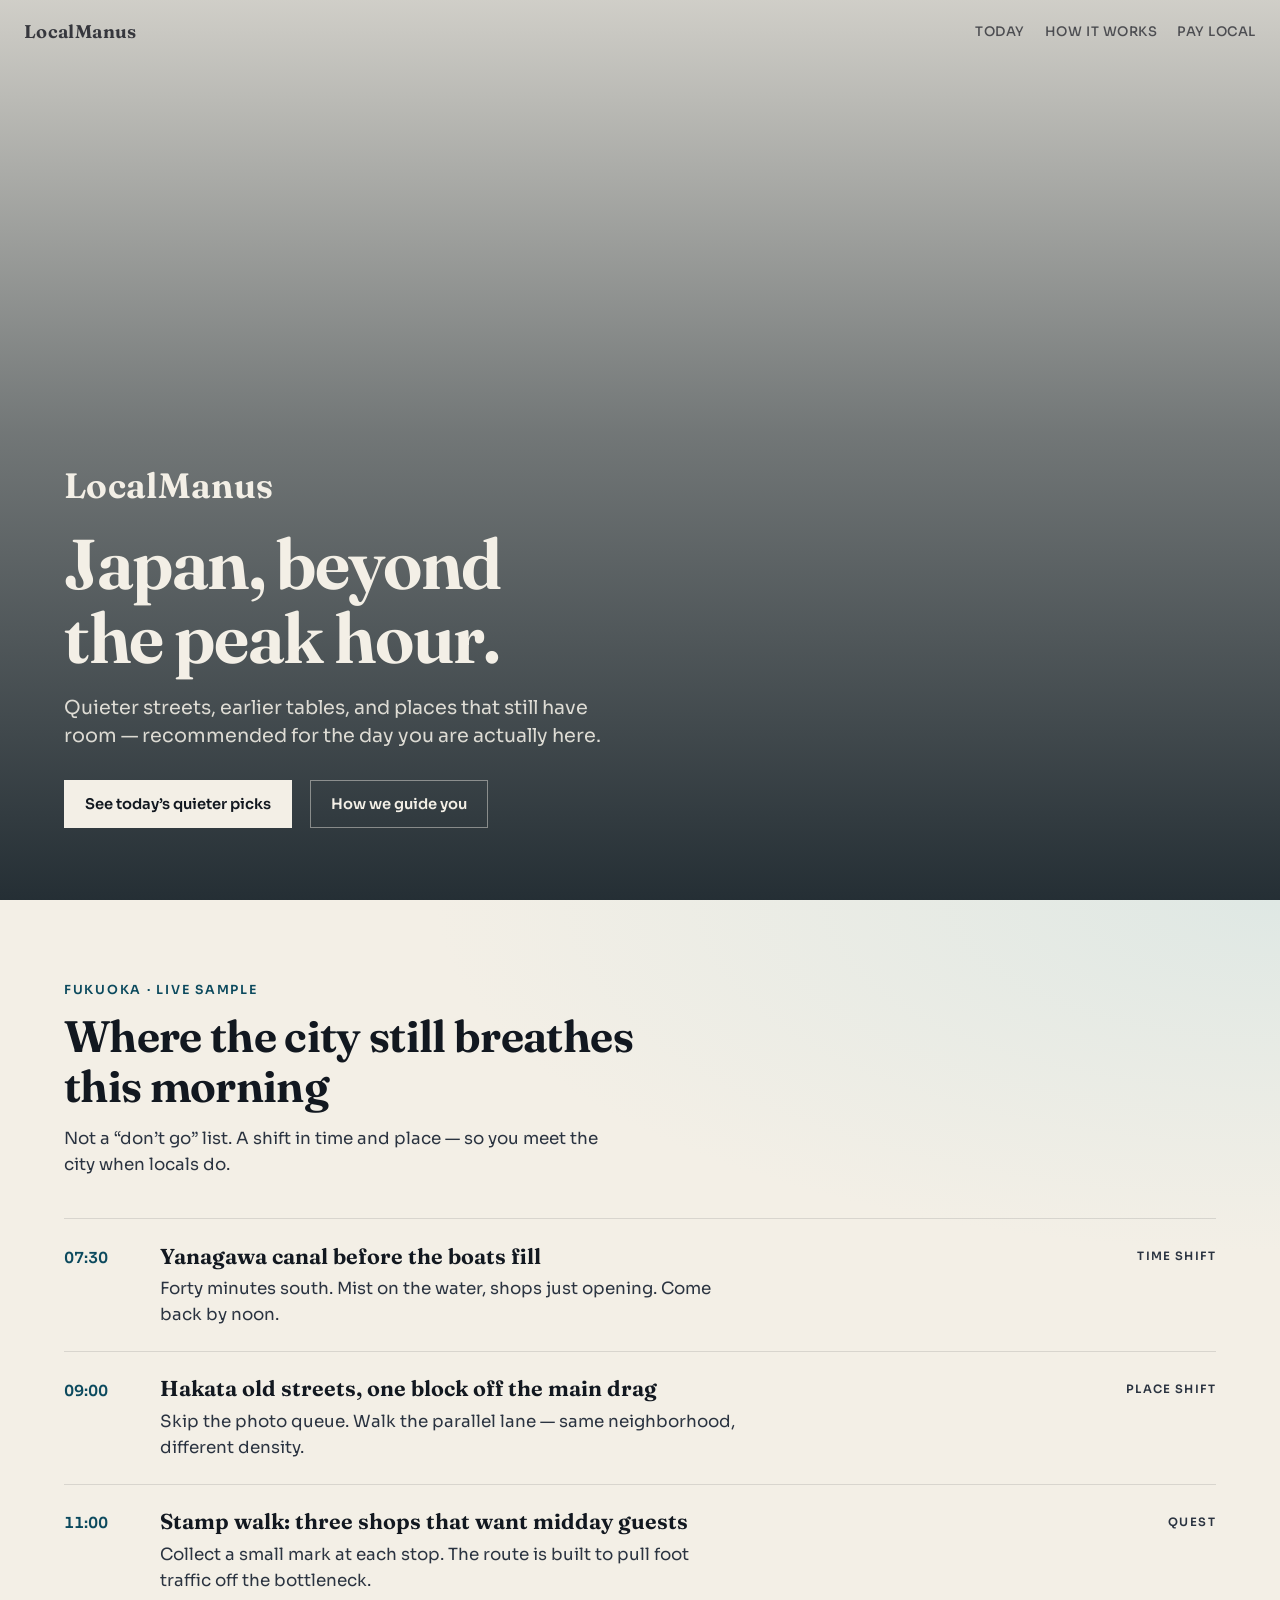
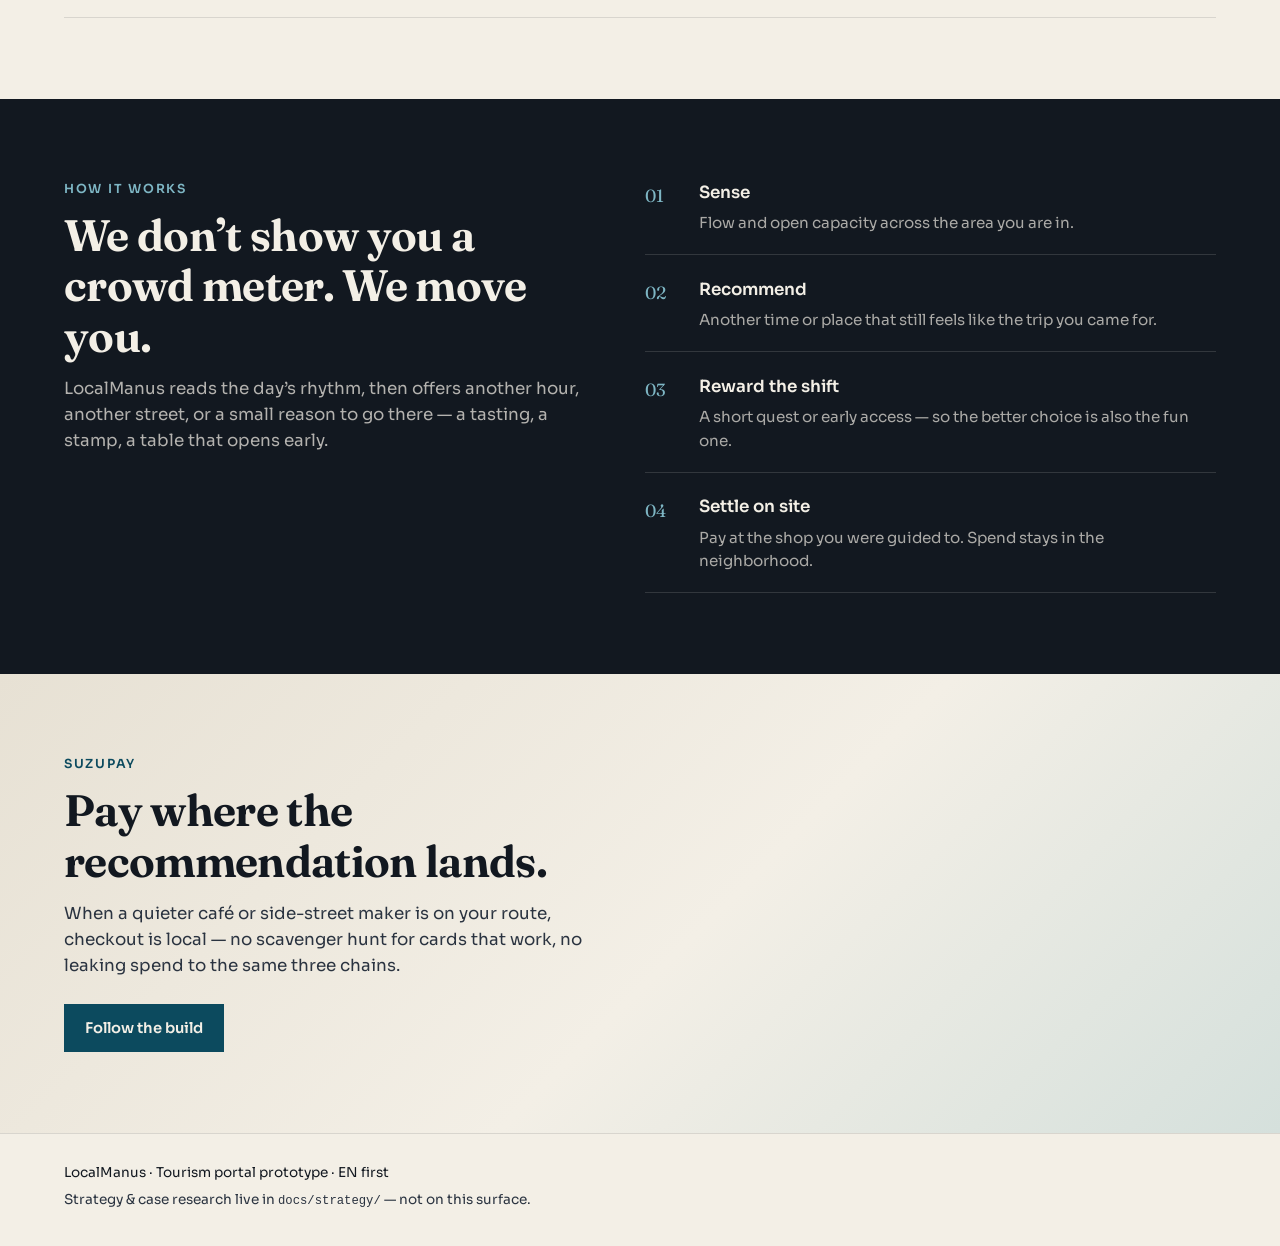
==== portal/index.html @ a543a645 "Add overtourism case split and inbound LocalManus portal prototype. Co-authored-by: Cursor <cursorag" ====
<!DOCTYPE html>
<html lang="en">
<head>
  <meta charset="utf-8" />
  <meta name="viewport" content="width=device-width, initial-scale=1" />
  <title>LocalManus — Japan beyond the peak hour</title>
  <meta name="description" content="Quieter hours, side streets, and local places worth the walk. Built for people staying and working in Japan." />
  <link rel="preconnect" href="https://fonts.googleapis.com" />
  <link rel="preconnect" href="https://fonts.gstatic.com" crossorigin />
  <link href="https://fonts.googleapis.com/css2?family=Fraunces:opsz,wght@9..144,500;9..144,650&family=Sora:wght@400;500;600&display=swap" rel="stylesheet" />
  <link rel="stylesheet" href="styles.css" />
</head>
<body>
  <header class="site-bar">
    <a class="brand" href="#top">LocalManus</a>
    <nav aria-label="Primary">
      <a href="#today">Today</a>
      <a href="#how">How it works</a>
      <a href="#pay">Pay local</a>
    </nav>
  </header>

  <main id="top">
    <section class="hero" aria-label="Introduction">
      <div class="hero-media" role="img" aria-label="Quiet morning street in Japan"></div>
      <div class="hero-veil"></div>
      <div class="hero-copy">
        <p class="brand-mark">LocalManus</p>
        <h1>Japan, beyond the peak hour.</h1>
        <p class="lede">
          Quieter streets, earlier tables, and places that still have room —
          recommended for the day you are actually here.
        </p>
        <div class="cta-row">
          <a class="cta-primary" href="#today">See today’s quieter picks</a>
          <a class="cta-ghost" href="#how">How we guide you</a>
        </div>
      </div>
    </section>

    <section id="today" class="today">
      <div class="section-head">
        <p class="eyebrow">Fukuoka · live sample</p>
        <h2>Where the city still breathes this morning</h2>
        <p class="support">
          Not a “don’t go” list. A shift in time and place — so you meet the city
          when locals do.
        </p>
      </div>

      <ol class="picks">
        <li class="pick" style="--i: 0">
          <time datetime="07:30">07:30</time>
          <div>
            <h3>Yanagawa canal before the boats fill</h3>
            <p>Forty minutes south. Mist on the water, shops just opening. Come back by noon.</p>
          </div>
          <span class="shift">Time shift</span>
        </li>
        <li class="pick" style="--i: 1">
          <time datetime="09:00">09:00</time>
          <div>
            <h3>Hakata old streets, one block off the main drag</h3>
            <p>Skip the photo queue. Walk the parallel lane — same neighborhood, different density.</p>
          </div>
          <span class="shift">Place shift</span>
        </li>
        <li class="pick" style="--i: 2">
          <time datetime="11:00">11:00</time>
          <div>
            <h3>Stamp walk: three shops that want midday guests</h3>
            <p>Collect a small mark at each stop. The route is built to pull foot traffic off the bottleneck.</p>
          </div>
          <span class="shift">Quest</span>
        </li>
      </ol>
    </section>

    <section id="how" class="how">
      <div class="how-grid">
        <div class="how-intro">
          <p class="eyebrow">How it works</p>
          <h2>We don’t show you a crowd meter. We move you.</h2>
          <p class="support">
            LocalManus reads the day’s rhythm, then offers another hour, another street,
            or a small reason to go there — a tasting, a stamp, a table that opens early.
          </p>
        </div>
        <ol class="steps">
          <li>
            <span class="n">01</span>
            <h3>Sense</h3>
            <p>Flow and open capacity across the area you are in.</p>
          </li>
          <li>
            <span class="n">02</span>
            <h3>Recommend</h3>
            <p>Another time or place that still feels like the trip you came for.</p>
          </li>
          <li>
            <span class="n">03</span>
            <h3>Reward the shift</h3>
            <p>A short quest or early access — so the better choice is also the fun one.</p>
          </li>
          <li>
            <span class="n">04</span>
            <h3>Settle on site</h3>
            <p>Pay at the shop you were guided to. Spend stays in the neighborhood.</p>
          </li>
        </ol>
      </div>
    </section>

    <section id="pay" class="pay">
      <div class="pay-inner">
        <p class="eyebrow">Suzupay</p>
        <h2>Pay where the recommendation lands.</h2>
        <p class="support">
          When a quieter café or side-street maker is on your route, checkout is local —
          no scavenger hunt for cards that work, no leaking spend to the same three chains.
        </p>
        <a class="cta-primary on-light" href="https://github.com/shunshun-lab/suzupay">Follow the build</a>
      </div>
    </section>
  </main>

  <footer class="site-foot">
    <p>LocalManus · Tourism portal prototype · EN first</p>
    <p class="muted">Strategy &amp; case research live in <code>docs/strategy/</code> — not on this surface.</p>
  </footer>

  <script>
    const reduce = window.matchMedia("(prefers-reduced-motion: reduce)").matches;
    if (!reduce) {
      const picks = document.querySelectorAll(".pick");
      const io = new IntersectionObserver(
        (entries) => {
          entries.forEach((e) => {
            if (e.isIntersecting) e.target.classList.add("in");
          });
        },
        { threshold: 0.25 }
      );
      picks.forEach((el) => io.observe(el));
      document.body.classList.add("motion-ok");
    } else {
      document.querySelectorAll(".pick").forEach((el) => el.classList.add("in"));
    }
  </script>
</body>
</html>
---- portal/styles.css ----
:root {
  --ink: #121820;
  --ink-soft: #2a3340;
  --paper: #f3efe6;
  --paper-dim: #e7e1d4;
  --sea: #0c4a5e;
  --sea-deep: #083442;
  --mist: rgba(243, 239, 230, 0.92);
  --line: rgba(18, 24, 32, 0.12);
  --font-display: "Fraunces", Georgia, serif;
  --font-body: "Sora", system-ui, sans-serif;
}

*,
*::before,
*::after {
  box-sizing: border-box;
}

html {
  scroll-behavior: smooth;
}

body {
  margin: 0;
  color: var(--ink);
  background: var(--paper);
  font-family: var(--font-body);
  font-size: 1.05rem;
  line-height: 1.55;
  -webkit-font-smoothing: antialiased;
}

a {
  color: inherit;
  text-decoration-thickness: 1px;
  text-underline-offset: 0.2em;
}

code {
  font-family: ui-monospace, SFMono-Regular, Menlo, monospace;
  font-size: 0.9em;
}

/* —— top bar —— */
.site-bar {
  position: fixed;
  inset: 0 0 auto;
  z-index: 20;
  display: flex;
  align-items: center;
  justify-content: space-between;
  padding: 1.1rem 1.5rem;
  mix-blend-mode: difference;
  color: #fff;
}

.brand {
  font-family: var(--font-display);
  font-weight: 650;
  font-size: 1.15rem;
  letter-spacing: 0.02em;
  text-decoration: none;
}

.site-bar nav {
  display: flex;
  gap: 1.25rem;
  font-size: 0.82rem;
  font-weight: 500;
  letter-spacing: 0.04em;
  text-transform: uppercase;
}

.site-bar nav a {
  text-decoration: none;
  opacity: 0.85;
}

.site-bar nav a:hover {
  opacity: 1;
}

/* —— hero (one composition) —— */
.hero {
  position: relative;
  min-height: 100svh;
  display: grid;
  align-items: end;
  color: var(--paper);
  overflow: hidden;
}

.hero-media {
  position: absolute;
  inset: 0;
  background:
    url("https://images.unsplash.com/photo-1524413840807-0c3cb6fa808d?auto=format&fit=crop&w=2400&q=80")
    center / cover no-repeat;
  transform: scale(1.06);
}

body.motion-ok .hero-media {
  animation: drift 28s ease-in-out infinite alternate;
}

@keyframes drift {
  from { transform: scale(1.06) translate3d(0, 0, 0); }
  to { transform: scale(1.12) translate3d(-1.5%, -1%, 0); }
}

.hero-veil {
  position: absolute;
  inset: 0;
  background:
    linear-gradient(180deg, rgba(8, 20, 28, 0.15) 0%, rgba(8, 20, 28, 0.55) 48%, rgba(8, 20, 28, 0.88) 100%);
}

.hero-copy {
  position: relative;
  z-index: 1;
  padding: clamp(5rem, 12vh, 7rem) clamp(1.4rem, 5vw, 4.5rem) clamp(3rem, 8vh, 5rem);
  max-width: 42rem;
}

.brand-mark {
  margin: 0 0 0.85rem;
  font-family: var(--font-display);
  font-size: clamp(1.6rem, 3.2vw, 2.2rem);
  font-weight: 650;
  letter-spacing: 0.01em;
}

.hero h1 {
  margin: 0;
  font-family: var(--font-display);
  font-weight: 650;
  font-size: clamp(2.4rem, 6.5vw, 4.4rem);
  line-height: 1.05;
  letter-spacing: -0.02em;
}

.lede {
  margin: 1.15rem 0 0;
  max-width: 34rem;
  font-size: clamp(1rem, 2vw, 1.2rem);
  line-height: 1.5;
  color: rgba(243, 239, 230, 0.88);
}

.cta-row {
  display: flex;
  flex-wrap: wrap;
  gap: 0.85rem 1.1rem;
  margin-top: 1.8rem;
}

.cta-primary,
.cta-ghost {
  display: inline-flex;
  align-items: center;
  justify-content: center;
  min-height: 3rem;
  padding: 0.7rem 1.25rem;
  font-size: 0.92rem;
  font-weight: 600;
  text-decoration: none;
  border: 1px solid transparent;
  transition: background 0.2s ease, color 0.2s ease, border-color 0.2s ease;
}

.cta-primary {
  background: var(--paper);
  color: var(--ink);
}

.cta-primary:hover {
  background: #fff;
}

.cta-primary.on-light {
  background: var(--sea);
  color: var(--paper);
}

.cta-primary.on-light:hover {
  background: var(--sea-deep);
}

.cta-ghost {
  border-color: rgba(243, 239, 230, 0.45);
  color: var(--paper);
}

.cta-ghost:hover {
  border-color: var(--paper);
}

body.motion-ok .hero-copy .brand-mark,
body.motion-ok .hero-copy h1,
body.motion-ok .hero-copy .lede,
body.motion-ok .hero-copy .cta-row {
  animation: rise 0.9s ease both;
}

body.motion-ok .hero-copy h1 { animation-delay: 0.08s; }
body.motion-ok .hero-copy .lede { animation-delay: 0.16s; }
body.motion-ok .hero-copy .cta-row { animation-delay: 0.24s; }

@keyframes rise {
  from { opacity: 0; transform: translateY(1.1rem); }
  to { opacity: 1; transform: translateY(0); }
}

/* —— today —— */
.today {
  padding: clamp(3.5rem, 9vh, 6rem) clamp(1.4rem, 5vw, 4.5rem);
  background:
    radial-gradient(120% 80% at 100% 0%, #dfe8e4 0%, transparent 55%),
    var(--paper);
}

.section-head {
  max-width: 38rem;
  margin-bottom: 2.5rem;
}

.eyebrow {
  margin: 0 0 0.65rem;
  font-size: 0.78rem;
  font-weight: 600;
  letter-spacing: 0.14em;
  text-transform: uppercase;
  color: var(--sea);
}

.today h2,
.how h2,
.pay h2 {
  margin: 0;
  font-family: var(--font-display);
  font-weight: 650;
  font-size: clamp(1.85rem, 3.8vw, 2.75rem);
  line-height: 1.15;
  letter-spacing: -0.015em;
}

.support {
  margin: 0.9rem 0 0;
  color: var(--ink-soft);
  max-width: 34rem;
}

.picks {
  list-style: none;
  margin: 0;
  padding: 0;
  border-top: 1px solid var(--line);
}

.pick {
  display: grid;
  grid-template-columns: 4.5rem 1fr auto;
  gap: 1rem 1.5rem;
  align-items: start;
  padding: 1.45rem 0;
  border-bottom: 1px solid var(--line);
  opacity: 0;
  transform: translateY(0.8rem);
  transition: opacity 0.55s ease, transform 0.55s ease;
  transition-delay: calc(var(--i, 0) * 0.08s);
}

.pick.in {
  opacity: 1;
  transform: none;
}

.pick time {
  font-variant-numeric: tabular-nums;
  font-weight: 600;
  font-size: 0.95rem;
  color: var(--sea);
  padding-top: 0.2rem;
}

.pick h3 {
  margin: 0;
  font-family: var(--font-display);
  font-size: 1.35rem;
  font-weight: 650;
  line-height: 1.25;
}

.pick p {
  margin: 0.4rem 0 0;
  color: var(--ink-soft);
  max-width: 36rem;
}

.shift {
  font-size: 0.72rem;
  font-weight: 600;
  letter-spacing: 0.12em;
  text-transform: uppercase;
  color: var(--ink-soft);
  padding-top: 0.35rem;
  white-space: nowrap;
}

/* —— how —— */
.how {
  padding: clamp(3.5rem, 9vh, 6rem) clamp(1.4rem, 5vw, 4.5rem);
  background: var(--ink);
  color: var(--paper);
}

.how .eyebrow {
  color: #7eb6c4;
}

.how .support {
  color: rgba(243, 239, 230, 0.72);
}

.how-grid {
  display: grid;
  gap: 2.5rem;
}

@media (min-width: 900px) {
  .how-grid {
    grid-template-columns: minmax(0, 0.95fr) minmax(0, 1.05fr);
    gap: 4rem;
    align-items: start;
  }
}

.steps {
  list-style: none;
  margin: 0;
  padding: 0;
  display: grid;
  gap: 1.35rem;
}

.steps li {
  display: grid;
  grid-template-columns: 2.4rem 1fr;
  gap: 0.35rem 1rem;
  padding-bottom: 1.2rem;
  border-bottom: 1px solid rgba(243, 239, 230, 0.14);
}

.steps .n {
  grid-row: span 2;
  font-family: var(--font-display);
  font-size: 1.1rem;
  color: #7eb6c4;
  padding-top: 0.15rem;
}

.steps h3 {
  margin: 0;
  font-size: 1.05rem;
  font-weight: 600;
}

.steps p {
  margin: 0;
  grid-column: 2;
  color: rgba(243, 239, 230, 0.68);
  font-size: 0.95rem;
}

/* —— pay —— */
.pay {
  padding: clamp(3.5rem, 9vh, 6rem) clamp(1.4rem, 5vw, 4.5rem);
  background:
    linear-gradient(135deg, var(--paper-dim), var(--paper) 55%, #d5e0dc);
}

.pay-inner {
  max-width: 36rem;
}

.pay .cta-primary {
  margin-top: 1.6rem;
}

/* —— footer —— */
.site-foot {
  padding: 1.75rem clamp(1.4rem, 5vw, 4.5rem) 2.25rem;
  border-top: 1px solid var(--line);
  font-size: 0.85rem;
}

.site-foot p {
  margin: 0;
}

.site-foot .muted {
  margin-top: 0.35rem;
  color: var(--ink-soft);
}

@media (max-width: 640px) {
  .site-bar nav {
    display: none;
  }

  .pick {
    grid-template-columns: 3.6rem 1fr;
  }

  .shift {
    grid-column: 2;
    padding-top: 0;
  }
}

@media (prefers-reduced-motion: reduce) {
  html { scroll-behavior: auto; }
  .hero-media { animation: none !important; }
}
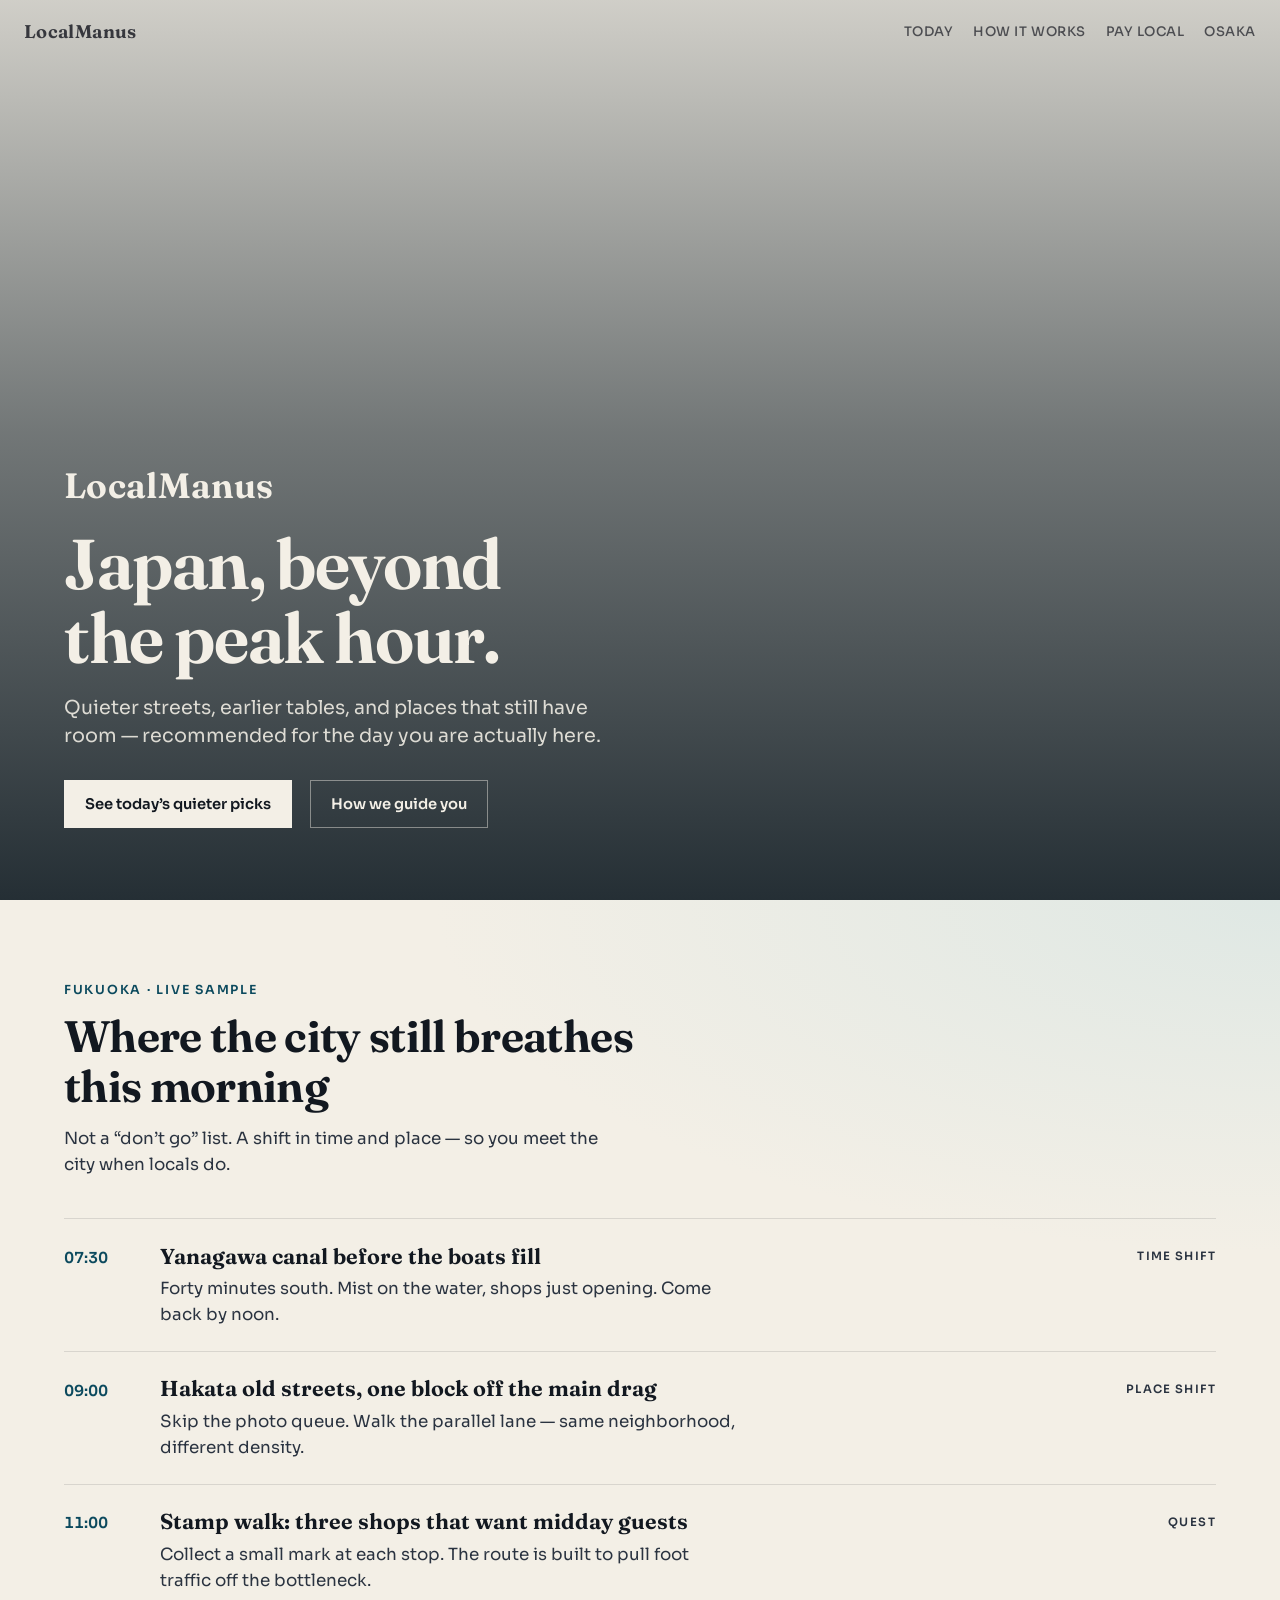
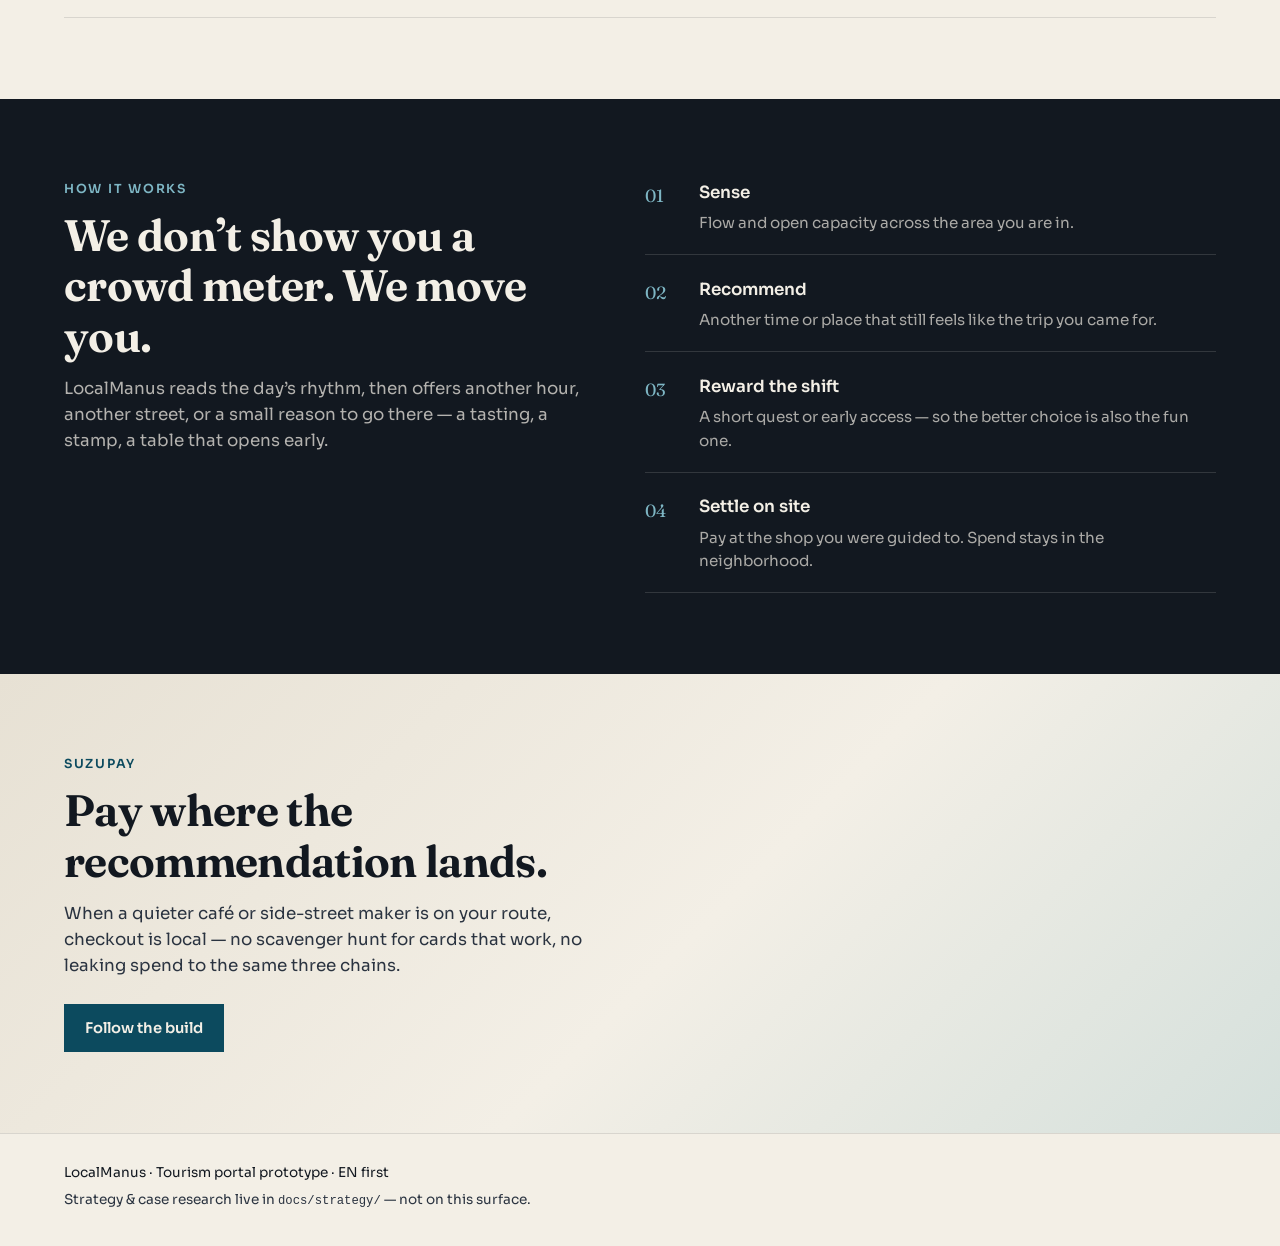
==== commit 88880fb5: "chore: nightly sync 2026-09-20 16:51 JST" ====
--- a/portal/index.html
+++ b/portal/index.html
@@ -17,6 +17,7 @@
       <a href="#today">Today</a>
       <a href="#how">How it works</a>
       <a href="#pay">Pay local</a>
+      <a href="osaka.html">Osaka</a>
     </nav>
   </header>
 
